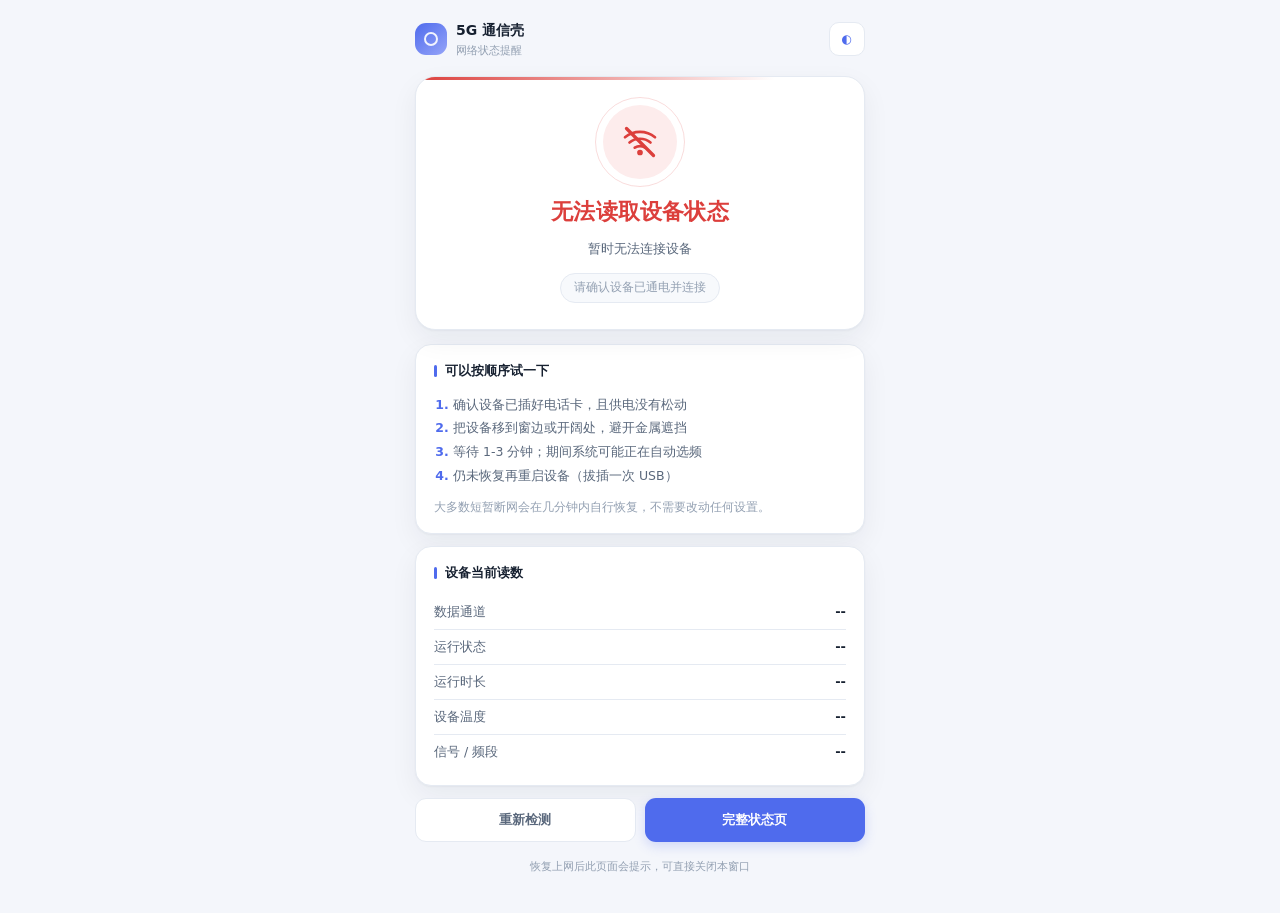
==== tools/device/portal.html @ eea0d10a "Revamp all device web UIs; add read-only uplink power and energy estimation" ====
<!DOCTYPE html>
<html lang="zh-CN" data-theme="auto">
<head>
<meta charset="utf-8">
<meta name="viewport" content="width=device-width, initial-scale=1, viewport-fit=cover">
<meta name="theme-color" content="#f4f6fb">
<meta name="color-scheme" content="light dark">
<title>网络暂时断开 · 5G 通信壳</title>
<style>
:root{
  --bg:#f4f6fb; --surface:#fff; --surface-2:#f7f9fc; --border:#e5eaf2;
  --text:#162030; --text-2:#5a687c; --text-3:#93a0b2;
  --accent:#4f6bed; --accent-soft:#eef1ff;
  --ok:#15a34a; --ok-soft:#e8f7ee;
  --warn:#d98405; --warn-soft:#fff4e2;
  --bad:#dc3f3c; --bad-soft:#fdecec;
  --shadow:0 1px 2px rgba(18,30,55,.04),0 10px 28px rgba(18,30,55,.06);
}
html[data-theme="dark"]{
  --bg:#0c1119; --surface:#151c27; --surface-2:#1b2431; --border:#263141;
  --text:#e9eef7; --text-2:#a3b0c2; --text-3:#71809a;
  --accent:#7c91ff; --accent-soft:#1e2740;
  --ok:#3ecf72; --ok-soft:#152c21;
  --warn:#f0b04a; --warn-soft:#332713;
  --bad:#ff6b68; --bad-soft:#331b1c;
  --shadow:0 1px 2px rgba(0,0,0,.2),0 10px 28px rgba(0,0,0,.22);
}
@media (prefers-color-scheme:dark){
  html[data-theme="auto"]{
    --bg:#0c1119; --surface:#151c27; --surface-2:#1b2431; --border:#263141;
    --text:#e9eef7; --text-2:#a3b0c2; --text-3:#71809a;
    --accent:#7c91ff; --accent-soft:#1e2740;
    --ok:#3ecf72; --ok-soft:#152c21;
    --warn:#f0b04a; --warn-soft:#332713;
    --bad:#ff6b68; --bad-soft:#331b1c;
    --shadow:0 1px 2px rgba(0,0,0,.2),0 10px 28px rgba(0,0,0,.22);
  }
}
*{box-sizing:border-box;margin:0;padding:0}
body{
  background:var(--bg);color:var(--text);min-height:100vh;
  font-family:-apple-system,BlinkMacSystemFont,"Segoe UI","PingFang SC","Hiragino Sans GB","Microsoft YaHei",system-ui,sans-serif;
  font-size:14px;line-height:1.55;-webkit-font-smoothing:antialiased;
}
button{font:inherit;cursor:pointer}
a{text-decoration:none}
:focus-visible{outline:2px solid var(--accent);outline-offset:2px}
.app{max-width:480px;margin:0 auto;padding:20px 15px 38px}
.top{display:flex;align-items:center;justify-content:space-between;margin-bottom:18px}
.brand{display:flex;align-items:center;gap:9px}
.mark{width:32px;height:32px;border-radius:11px;background:linear-gradient(140deg,var(--accent),#95a4f8);position:relative}
.mark::before{content:"";position:absolute;inset:9px;border:2px solid rgba(255,255,255,.9);border-radius:50%}
.brand-name{font-size:14px;font-weight:700}
.brand-sub{font-size:10.5px;color:var(--text-3)}
.link{font-size:12px;color:var(--accent);font-weight:600;border:1px solid var(--border);background:var(--surface);border-radius:10px;padding:7px 12px}
.hero{
  background:var(--surface);border:1px solid var(--border);border-radius:20px;
  padding:26px 22px;text-align:center;box-shadow:var(--shadow);margin-bottom:14px;position:relative;overflow:hidden;
}
.hero::before{content:"";position:absolute;inset:0 0 auto 0;height:3px;background:linear-gradient(90deg,var(--tone,var(--warn)),transparent 80%)}
.icon{
  width:74px;height:74px;border-radius:50%;margin:2px auto 16px;display:grid;place-items:center;
  background:var(--tone-soft,var(--warn-soft));color:var(--tone,var(--warn));position:relative;
}
.icon svg{width:36px;height:36px;stroke:currentColor;fill:none;stroke-width:1.8;stroke-linecap:round;stroke-linejoin:round}
.icon::after{content:"";position:absolute;inset:-8px;border-radius:50%;border:1px solid var(--tone,var(--warn));opacity:.18;animation:ring 2.4s ease-out infinite}
@keyframes ring{0%{transform:scale(.85);opacity:.3}100%{transform:scale(1.35);opacity:0}}
@media (prefers-reduced-motion:reduce){*{animation:none!important;transition:none!important}}
.state{font-size:22px;font-weight:750;color:var(--tone,var(--warn));letter-spacing:.2px}
.sub{font-size:13px;color:var(--text-2);margin-top:9px;line-height:1.65}
.pill{
  display:inline-block;margin-top:14px;background:var(--surface-2);border:1px solid var(--border);
  border-radius:99px;padding:5px 13px;font-size:11.5px;color:var(--text-3);
}
.card{background:var(--surface);border:1px solid var(--border);border-radius:16px;padding:16px 18px;margin-bottom:12px;box-shadow:var(--shadow)}
.card h2{font-size:12.5px;font-weight:700;margin-bottom:12px;display:flex;align-items:center;gap:8px}
.card h2::before{content:"";width:3px;height:12px;border-radius:2px;background:var(--accent)}
.kv{display:flex;justify-content:space-between;gap:12px;padding:7px 0;font-size:13px}
.kv+.kv{border-top:1px solid var(--border)}
.kv .k{color:var(--text-2);font-size:12.5px;flex:none}
.kv .v{text-align:right;font-weight:600;font-variant-numeric:tabular-nums;word-break:break-all}
.hint{font-size:11.5px;color:var(--text-3);line-height:1.7;margin-top:10px}
.steps{margin:0;padding-left:19px;font-size:12.5px;color:var(--text-2);line-height:1.9}
.steps li::marker{color:var(--accent);font-weight:700}
.actions{display:flex;gap:9px;margin-top:4px}
.btn{
  flex:1;border:1px solid var(--border);background:var(--surface);color:var(--text-2);
  border-radius:11px;padding:11px 10px;font-size:12.5px;font-weight:600;transition:.18s;text-align:center;
}
.btn:hover{color:var(--accent);border-color:var(--accent)}
.btn.primary{background:var(--accent);color:#fff;border-color:transparent;box-shadow:0 4px 12px rgba(79,107,237,.22)}
.btn.primary:hover{filter:brightness(1.07);color:#fff}
.foot{text-align:center;font-size:11px;color:var(--text-3);margin-top:16px}
</style>
</head>
<body>
<div class="app">
  <header class="top">
    <div class="brand">
      <div class="mark" aria-hidden="true"></div>
      <div><div class="brand-name">5G 通信壳</div><div class="brand-sub">网络状态提醒</div></div>
    </div>
    <a class="link" id="themeBtn" href="#" title="切换深浅色">◐</a>
  </header>

  <section class="hero" id="hero" aria-live="polite">
    <div class="icon" id="iconBox" aria-hidden="true">
      <svg viewBox="0 0 24 24"><path d="M2 8.8a15.7 15.7 0 0 1 20 0"/><path d="M5 12.3a11.2 11.2 0 0 1 14 0"/><path d="M8.5 15.8a6.5 6.5 0 0 1 7 0"/><circle cx="12" cy="19" r="1"/><path d="M3 3l18 18" stroke-width="2.2"/></svg>
    </div>
    <div class="state" id="stateText">网络暂时断开</div>
    <div class="sub" id="stateSub">正在检查设备状态，请稍候…</div>
    <div class="pill" id="checkTip">每 5 秒自动检测一次</div>
  </section>

  <div class="card">
    <h2>可以按顺序试一下</h2>
    <ol class="steps">
      <li>确认设备已插好电话卡，且供电没有松动</li>
      <li>把设备移到窗边或开阔处，避开金属遮挡</li>
      <li>等待 1-3 分钟；期间系统可能正在自动选频</li>
      <li>仍未恢复再重启设备（拔插一次 USB）</li>
    </ol>
    <div class="hint">大多数短暂断网会在几分钟内自行恢复，不需要改动任何设置。</div>
  </div>

  <div class="card">
    <h2>设备当前读数</h2>
    <div class="kv"><span class="k">数据通道</span><span class="v" id="kWan">--</span></div>
    <div class="kv"><span class="k">运行状态</span><span class="v" id="kState">--</span></div>
    <div class="kv"><span class="k">运行时长</span><span class="v" id="kUptime">--</span></div>
    <div class="kv"><span class="k">设备温度</span><span class="v" id="kTemp">--</span></div>
    <div class="kv"><span class="k">信号 / 频段</span><span class="v" id="kSignal">--</span></div>
  </div>

  <div class="actions">
    <button class="btn" id="retryBtn">重新检测</button>
    <a class="btn primary" id="statusBtn" href="http://192.168.66.1/">完整状态页</a>
  </div>
  <div class="foot">恢复上网后此页面会提示，可直接关闭本窗口</div>
</div>

<script>
var BASE='http://192.168.66.1';
var fails=0, checks=0;
function $(id){return document.getElementById(id)}
function set(id,v){$(id).textContent=(v===undefined||v===null)?'--':v}
function fmtUptime(s){
  s=Math.floor(Number(s)||0);
  var d=Math.floor(s/86400),h=Math.floor(s%86400/3600),m=Math.floor(s%3600/60),q=s%60;
  if(d>0)return d+' 天 '+h+' 小时';
  if(h>0)return h+' 小时 '+m+' 分';
  if(m>0)return m+' 分 '+q+' 秒';
  return q+' 秒';
}
function tone(kind){
  var map={
    ok:['var(--ok)','var(--ok-soft)'],
    warn:['var(--warn)','var(--warn-soft)'],
    bad:['var(--bad)','var(--bad-soft)']
  };
  var c=map[kind]||map.warn;
  document.documentElement.style.setProperty('--tone',c[0]);
  document.documentElement.style.setProperty('--tone-soft',c[1]);
}
function setState(kind,text,sub,checked){
  tone(kind);
  set('stateText',text);
  set('stateSub',sub);
  set('checkTip',checked||'每 5 秒自动检测一次');
  $('statusBtn').textContent = kind==='ok' ? '打开状态页' : '完整状态页';
}
function check(){
  var x=new XMLHttpRequest();
  x.open('GET',BASE+'/cgi-bin/sy108status?_='+Date.now(),true);
  x.timeout=9000;
  x.onload=function(){
    if(x.status!==200){ offline('设备返回错误 '+x.status); return; }
    var d; try{d=JSON.parse(x.responseText)}catch(e){ offline('状态数据暂时无法读取'); return; }
    fails=0; checks++;
    var c=d.cell||{},w=d.wan||{},s=d.signal||{};
    set('kWan',w.up===true?'接口在线':'未建立');
    set('kState',c.state||'--');
    set('kUptime',fmtUptime(d.uptime));
    set('kTemp',d.temp>0?d.temp+' °C':'--');
    set('kSignal',(s.rsrp!=null?s.rsrp.toFixed(0)+' dBm':'--')+' / '+(s.band||'--'));
    var online=(w.up===true&&c.state==='pdp_active');
    if(d.scan){
      setState('warn','正在自动优化网络','系统正在扫描更优 5G 频段，约 1-3 分钟，期间网络可能短暂中断，请勿断电。','扫描进行中 · 已检测 '+checks+' 次');
    } else if(online){
      setState('ok','网络已恢复','设备已重新连上互联网，可以关闭本窗口继续使用了。','已恢复 · 自动检测 '+checks+' 次');
    } else if(c.state==='waiting_sim'||c.sim==='NOT_READY'){
      setState('bad','未检测到电话卡','请确认卡已插好、方向正确；插入后需要重启设备才会被识别。','已检测 '+checks+' 次');
    } else if(c.last_error){
      setState('bad','连接失败',String(c.last_error),'已检测 '+checks+' 次');
    } else if(c.registered===false){
      setState('bad','未注册到网络','请检查电话卡状态，或把设备移到信号更好的位置。','已检测 '+checks+' 次');
    } else {
      setState('warn','正在重新连接','设备正在拨号或搜索网络，请稍候。','已检测 '+checks+' 次');
    }
  };
  x.onerror=function(){offline('暂时无法连接设备')};
  x.ontimeout=function(){offline('检测超时')};
  x.send();
}
function offline(msg){
  fails++;
  setState('bad','无法读取设备状态',msg+(fails>2?'（已连续 '+fails+' 次）':''),'请确认设备已通电并连接');
}
$('retryBtn').addEventListener('click',check);
$('themeBtn').addEventListener('click',function(e){
  e.preventDefault();
  var cur=document.documentElement.getAttribute('data-theme')||'auto';
  var next=cur==='auto'?'light':(cur==='light'?'dark':'auto');
  document.documentElement.setAttribute('data-theme',next);
  try{localStorage.setItem('sy108-theme',next)}catch(err){}
});
try{var th=localStorage.getItem('sy108-theme');if(th)document.documentElement.setAttribute('data-theme',th)}catch(e){}
check();
setInterval(check,5000);
</script>
</body>
</html>
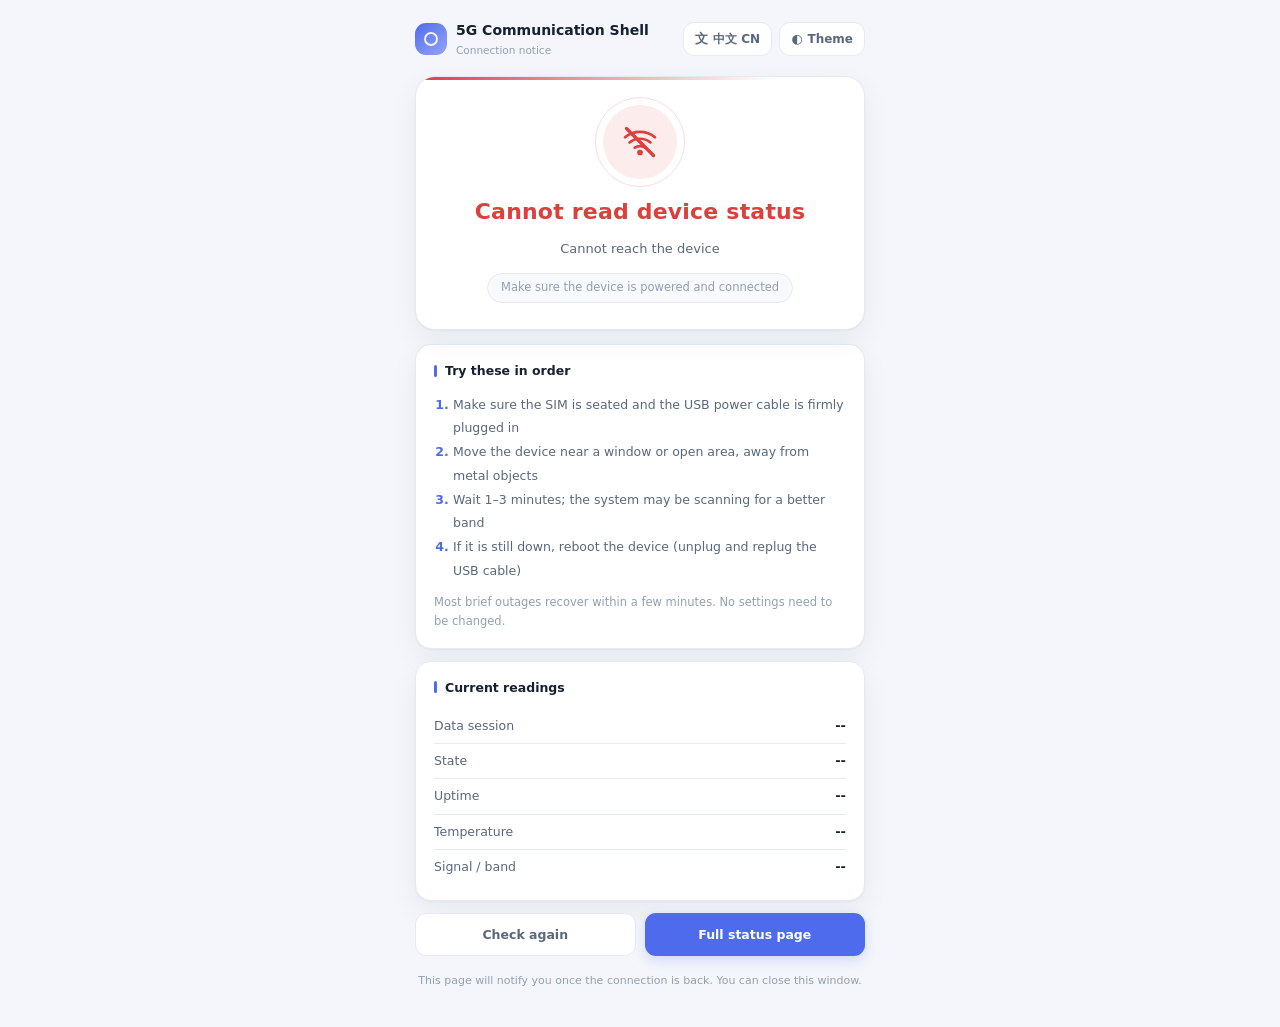
==== commit 00ebf119: "Add bilingual UI, system credits/runtime info, and graded LuCI guardrails" ====
--- a/tools/device/portal.html
+++ b/tools/device/portal.html
@@ -46,13 +46,25 @@
 a{text-decoration:none}
 :focus-visible{outline:2px solid var(--accent);outline-offset:2px}
 .app{max-width:480px;margin:0 auto;padding:20px 15px 38px}
-.top{display:flex;align-items:center;justify-content:space-between;margin-bottom:18px}
-.brand{display:flex;align-items:center;gap:9px}
-.mark{width:32px;height:32px;border-radius:11px;background:linear-gradient(140deg,var(--accent),#95a4f8);position:relative}
+.top{display:flex;align-items:center;justify-content:space-between;gap:10px;margin-bottom:18px;flex-wrap:wrap}
+.brand{display:flex;align-items:center;gap:9px;min-width:0}
+.mark{width:32px;height:32px;border-radius:11px;background:linear-gradient(140deg,var(--accent),#95a4f8);position:relative;flex:none}
 .mark::before{content:"";position:absolute;inset:9px;border:2px solid rgba(255,255,255,.9);border-radius:50%}
-.brand-name{font-size:14px;font-weight:700}
+.brand-name{font-size:14px;font-weight:700;white-space:nowrap}
 .brand-sub{font-size:10.5px;color:var(--text-3)}
-.link{font-size:12px;color:var(--accent);font-weight:600;border:1px solid var(--border);background:var(--surface);border-radius:10px;padding:7px 12px}
+.top-actions{display:flex;align-items:center;gap:7px;flex:none}
+.txt-btn{
+  display:inline-flex;align-items:center;gap:5px;white-space:nowrap;
+  min-height:34px;padding:7px 11px;border-radius:11px;font-size:12px;font-weight:650;
+  border:1px solid var(--border);background:var(--surface);color:var(--text-2);transition:.18s;
+}
+.txt-btn:hover{color:var(--accent);border-color:var(--accent);background:var(--accent-soft)}
+.txt-btn .ico{font-size:13px;line-height:1}
+.txt-btn:active{transform:translateY(1px)}
+@media (max-width:400px){
+  .top-actions{width:100%;justify-content:flex-start}
+  .txt-btn{flex:1;justify-content:center}
+}
 .hero{
   background:var(--surface);border:1px solid var(--border);border-radius:20px;
   padding:26px 22px;text-align:center;box-shadow:var(--shadow);margin-bottom:14px;position:relative;overflow:hidden;
@@ -98,66 +110,117 @@
   <header class="top">
     <div class="brand">
       <div class="mark" aria-hidden="true"></div>
-      <div><div class="brand-name">5G 通信壳</div><div class="brand-sub">网络状态提醒</div></div>
+      <div><div class="brand-name" data-i18n="5G 通信壳">5G 通信壳</div><div class="brand-sub" data-i18n="网络状态提醒">网络状态提醒</div></div>
     </div>
-    <a class="link" id="themeBtn" href="#" title="切换深浅色">◐</a>
+    <div class="top-actions">
+      <button class="txt-btn" id="langBtn" title="切换显示语言 / Switch display language"><span class="ico">文</span><span id="langLabel">EN 英文</span></button>
+      <button class="txt-btn" id="themeBtn" title="切换深浅色 / Switch theme"><span class="ico">◐</span><span data-i18n="主题">主题</span></button>
+    </div>
   </header>
 
   <section class="hero" id="hero" aria-live="polite">
     <div class="icon" id="iconBox" aria-hidden="true">
       <svg viewBox="0 0 24 24"><path d="M2 8.8a15.7 15.7 0 0 1 20 0"/><path d="M5 12.3a11.2 11.2 0 0 1 14 0"/><path d="M8.5 15.8a6.5 6.5 0 0 1 7 0"/><circle cx="12" cy="19" r="1"/><path d="M3 3l18 18" stroke-width="2.2"/></svg>
     </div>
-    <div class="state" id="stateText">网络暂时断开</div>
-    <div class="sub" id="stateSub">正在检查设备状态，请稍候…</div>
-    <div class="pill" id="checkTip">每 5 秒自动检测一次</div>
+    <div class="state" id="stateText" data-i18n="网络暂时断开">网络暂时断开</div>
+    <div class="sub" id="stateSub" data-i18n="正在检查设备状态，请稍候…">正在检查设备状态，请稍候…</div>
+    <div class="pill" id="checkTip" data-i18n="每 5 秒自动检测一次">每 5 秒自动检测一次</div>
   </section>
 
   <div class="card">
-    <h2>可以按顺序试一下</h2>
+    <h2 data-i18n="可以按顺序试一下">可以按顺序试一下</h2>
     <ol class="steps">
-      <li>确认设备已插好电话卡，且供电没有松动</li>
-      <li>把设备移到窗边或开阔处，避开金属遮挡</li>
-      <li>等待 1-3 分钟；期间系统可能正在自动选频</li>
-      <li>仍未恢复再重启设备（拔插一次 USB）</li>
+      <li data-i18n="确认设备已插好电话卡，且供电没有松动">确认设备已插好电话卡，且供电没有松动</li>
+      <li data-i18n="把设备移到窗边或开阔处，避开金属遮挡">把设备移到窗边或开阔处，避开金属遮挡</li>
+      <li data-i18n="等待 1-3 分钟；期间系统可能正在自动选频">等待 1-3 分钟；期间系统可能正在自动选频</li>
+      <li data-i18n="仍未恢复再重启设备（拔插一次 USB）">仍未恢复再重启设备（拔插一次 USB）</li>
     </ol>
-    <div class="hint">大多数短暂断网会在几分钟内自行恢复，不需要改动任何设置。</div>
+    <div class="hint" data-i18n="大多数短暂断网会在几分钟内自行恢复，不需要改动任何设置。">大多数短暂断网会在几分钟内自行恢复，不需要改动任何设置。</div>
   </div>
 
   <div class="card">
-    <h2>设备当前读数</h2>
-    <div class="kv"><span class="k">数据通道</span><span class="v" id="kWan">--</span></div>
-    <div class="kv"><span class="k">运行状态</span><span class="v" id="kState">--</span></div>
-    <div class="kv"><span class="k">运行时长</span><span class="v" id="kUptime">--</span></div>
-    <div class="kv"><span class="k">设备温度</span><span class="v" id="kTemp">--</span></div>
-    <div class="kv"><span class="k">信号 / 频段</span><span class="v" id="kSignal">--</span></div>
+    <h2 data-i18n="设备当前读数">设备当前读数</h2>
+    <div class="kv"><span class="k" data-i18n="数据通道">数据通道</span><span class="v" id="kWan">--</span></div>
+    <div class="kv"><span class="k" data-i18n="运行状态">运行状态</span><span class="v" id="kState">--</span></div>
+    <div class="kv"><span class="k" data-i18n="运行时长">运行时长</span><span class="v" id="kUptime">--</span></div>
+    <div class="kv"><span class="k" data-i18n="设备温度">设备温度</span><span class="v" id="kTemp">--</span></div>
+    <div class="kv"><span class="k" data-i18n="信号 / 频段">信号 / 频段</span><span class="v" id="kSignal">--</span></div>
   </div>
 
   <div class="actions">
-    <button class="btn" id="retryBtn">重新检测</button>
-    <a class="btn primary" id="statusBtn" href="http://192.168.66.1/">完整状态页</a>
+    <button class="btn" id="retryBtn" data-i18n="重新检测">重新检测</button>
+    <a class="btn primary" id="statusBtn" href="http://192.168.66.1/" data-i18n="完整状态页">完整状态页</a>
   </div>
-  <div class="foot">恢复上网后此页面会提示，可直接关闭本窗口</div>
+  <div class="foot" data-i18n="恢复上网后此页面会提示，可直接关闭本窗口">恢复上网后此页面会提示，可直接关闭本窗口</div>
 </div>
 
 <script>
+/* 断网弹窗在 88 端口、状态页在 80 端口：localStorage 按 origin 隔离，
+   因此语言/主题统一用 cookie（同 host、不分端口）共享。 */
 var BASE='http://192.168.66.1';
 var fails=0, checks=0;
+
+var LANG='zh';
+var EN={
+'5G 通信壳':'5G Communication Shell','网络状态提醒':'Connection notice',
+'网络暂时断开 · 5G 通信壳':'Connection lost · 5G Shell','主题':'Theme',
+'网络暂时断开':'Connection lost','正在检查设备状态，请稍候…':'Checking device status, please wait…',
+'每 5 秒自动检测一次':'Auto-check every 5 s',
+'可以按顺序试一下':'Try these in order',
+'确认设备已插好电话卡，且供电没有松动':'Make sure the SIM is seated and the USB power cable is firmly plugged in',
+'把设备移到窗边或开阔处，避开金属遮挡':'Move the device near a window or open area, away from metal objects',
+'等待 1-3 分钟；期间系统可能正在自动选频':'Wait 1–3 minutes; the system may be scanning for a better band',
+'仍未恢复再重启设备（拔插一次 USB）':'If it is still down, reboot the device (unplug and replug the USB cable)',
+'大多数短暂断网会在几分钟内自行恢复，不需要改动任何设置。':'Most brief outages recover within a few minutes. No settings need to be changed.',
+'设备当前读数':'Current readings','数据通道':'Data session','运行状态':'State','运行时长':'Uptime','设备温度':'Temperature','信号 / 频段':'Signal / band',
+'重新检测':'Check again','完整状态页':'Full status page','打开状态页':'Open status page',
+'恢复上网后此页面会提示，可直接关闭本窗口':'This page will notify you once the connection is back. You can close this window.',
+'接口在线':'Interface up','未建立':'Not established',
+'正在自动优化网络':'Optimizing network','系统正在扫描更优 5G 频段，约 1-3 分钟，期间网络可能短暂中断，请勿断电。':'Scanning for a better 5G band (1–3 min). Brief disconnects are normal — do not power off.',
+'网络已恢复':'Connection restored','设备已重新连上互联网，可以关闭本窗口继续使用了。':'The device is back online. You can close this window.',
+'未检测到电话卡':'No SIM detected','请确认卡已插好、方向正确；插入后需要重启设备才会被识别。':'Check that the SIM is seated correctly; a reboot is required after inserting it.',
+'连接失败':'Connection failed','未注册到网络':'Not registered to network','请检查电话卡状态，或把设备移到信号更好的位置。':'Check the SIM, or move the device to a spot with better signal.',
+'正在重新连接':'Reconnecting','设备正在拨号或搜索网络，请稍候。':'The device is dialing or searching for a network, please wait.',
+'无法读取设备状态':'Cannot read device status','暂时无法连接设备':'Cannot reach the device','检测超时':'Check timed out',
+'状态数据暂时无法读取':'Status data unavailable','设备返回错误 ':'Device returned error ','请确认设备已通电并连接':'Make sure the device is powered and connected',
+'扫描进行中 · 已检测 ':'Scanning · checks: ','已恢复 · 自动检测 ':'Recovered · checks: ','已检测 ':'Checks: ',
+'（已连续 ':' (failed ',' 次）':' times in a row)'
+};
+function t(s){ if(LANG==='en' && Object.prototype.hasOwnProperty.call(EN,s)) return EN[s]; return s; }
+function ck(n){ var m=document.cookie.match(new RegExp('(?:^|;\\s*)'+n+'=([^;]+)')); return m?m[1]:''; }
+function setck(n,v){ try{ document.cookie=n+'='+v+';path=/;max-age=31536000;SameSite=Lax'; }catch(e){} }
+function readPref(n,dflt){ var v=ck(n); if(!v){ try{ v=localStorage.getItem(n)||''; }catch(e){} } return v||dflt; }
+function applyLang(){
+  document.documentElement.setAttribute('lang',LANG==='en'?'en':'zh-CN');
+  document.title=t('网络暂时断开 · 5G 通信壳');
+  var els=document.querySelectorAll('[data-i18n]');
+  for(var i=0;i<els.length;i++) els[i].textContent=t(els[i].getAttribute('data-i18n'));
+  $('langLabel').textContent=LANG==='zh'?'EN 英文':'中文 CN';
+  $('langBtn').setAttribute('title',LANG==='zh'?'切换到英文 / Switch to English':'切换到中文 / Switch to Chinese');
+  if(window.__last) checkRender(window.__last);
+}
+LANG=readPref('sy108-lang',(navigator.language||'').toLowerCase().indexOf('zh')===0?'zh':'en');
+if(LANG!=='zh'&&LANG!=='en') LANG='zh';
+$('langBtn').addEventListener('click',function(){ LANG=(LANG==='zh')?'en':'zh'; setck('sy108-lang',LANG); try{localStorage.setItem('sy108-lang',LANG)}catch(e){} applyLang(); });
+
 function $(id){return document.getElementById(id)}
 function set(id,v){$(id).textContent=(v===undefined||v===null)?'--':v}
 function fmtUptime(s){
   s=Math.floor(Number(s)||0);
   var d=Math.floor(s/86400),h=Math.floor(s%86400/3600),m=Math.floor(s%3600/60),q=s%60;
+  if(LANG==='en'){
+    if(d>0)return d+'d '+h+'h';
+    if(h>0)return h+'h '+m+'m';
+    if(m>0)return m+'m '+q+'s';
+    return q+'s';
+  }
   if(d>0)return d+' 天 '+h+' 小时';
   if(h>0)return h+' 小时 '+m+' 分';
   if(m>0)return m+' 分 '+q+' 秒';
   return q+' 秒';
 }
 function tone(kind){
-  var map={
-    ok:['var(--ok)','var(--ok-soft)'],
-    warn:['var(--warn)','var(--warn-soft)'],
-    bad:['var(--bad)','var(--bad-soft)']
-  };
+  var map={ ok:['var(--ok)','var(--ok-soft)'], warn:['var(--warn)','var(--warn-soft)'], bad:['var(--bad)','var(--bad-soft)'] };
   var c=map[kind]||map.warn;
   document.documentElement.style.setProperty('--tone',c[0]);
   document.documentElement.style.setProperty('--tone-soft',c[1]);
@@ -166,55 +229,63 @@
   tone(kind);
   set('stateText',text);
   set('stateSub',sub);
-  set('checkTip',checked||'每 5 秒自动检测一次');
-  $('statusBtn').textContent = kind==='ok' ? '打开状态页' : '完整状态页';
+  set('checkTip',checked||t('每 5 秒自动检测一次'));
+  $('statusBtn').textContent = kind==='ok' ? t('打开状态页') : t('完整状态页');
+}
+function checkRender(d){
+  window.__last=d;
+  var c=d.cell||{},w=d.wan||{},s=d.signal||{};
+  set('kWan',w.up===true?t('接口在线'):t('未建立'));
+  set('kState',c.state||'--');
+  set('kUptime',fmtUptime(d.uptime));
+  set('kTemp',d.temp>0?d.temp+' °C':'--');
+  set('kSignal',(s.rsrp!=null?s.rsrp.toFixed(0)+' dBm':'--')+' / '+(s.band||'--'));
+  var online=(w.up===true&&c.state==='pdp_active');
+  if(d.scan){
+    setState('warn',t('正在自动优化网络'),t('系统正在扫描更优 5G 频段，约 1-3 分钟，期间网络可能短暂中断，请勿断电。'),t('扫描进行中 · 已检测 ')+checks);
+  } else if(online){
+    setState('ok',t('网络已恢复'),t('设备已重新连上互联网，可以关闭本窗口继续使用了。'),t('已恢复 · 自动检测 ')+checks);
+  } else if(c.state==='waiting_sim'||c.sim==='NOT_READY'){
+    setState('bad',t('未检测到电话卡'),t('请确认卡已插好、方向正确；插入后需要重启设备才会被识别。'),t('已检测 ')+checks);
+  } else if(c.last_error){
+    setState('bad',t('连接失败'),String(c.last_error),t('已检测 ')+checks);
+  } else if(c.registered===false){
+    setState('bad',t('未注册到网络'),t('请检查电话卡状态，或把设备移到信号更好的位置。'),t('已检测 ')+checks);
+  } else {
+    setState('warn',t('正在重新连接'),t('设备正在拨号或搜索网络，请稍候。'),t('已检测 ')+checks);
+  }
 }
 function check(){
   var x=new XMLHttpRequest();
   x.open('GET',BASE+'/cgi-bin/sy108status?_='+Date.now(),true);
   x.timeout=9000;
   x.onload=function(){
-    if(x.status!==200){ offline('设备返回错误 '+x.status); return; }
-    var d; try{d=JSON.parse(x.responseText)}catch(e){ offline('状态数据暂时无法读取'); return; }
-    fails=0; checks++;
-    var c=d.cell||{},w=d.wan||{},s=d.signal||{};
-    set('kWan',w.up===true?'接口在线':'未建立');
-    set('kState',c.state||'--');
-    set('kUptime',fmtUptime(d.uptime));
-    set('kTemp',d.temp>0?d.temp+' °C':'--');
-    set('kSignal',(s.rsrp!=null?s.rsrp.toFixed(0)+' dBm':'--')+' / '+(s.band||'--'));
-    var online=(w.up===true&&c.state==='pdp_active');
-    if(d.scan){
-      setState('warn','正在自动优化网络','系统正在扫描更优 5G 频段，约 1-3 分钟，期间网络可能短暂中断，请勿断电。','扫描进行中 · 已检测 '+checks+' 次');
-    } else if(online){
-      setState('ok','网络已恢复','设备已重新连上互联网，可以关闭本窗口继续使用了。','已恢复 · 自动检测 '+checks+' 次');
-    } else if(c.state==='waiting_sim'||c.sim==='NOT_READY'){
-      setState('bad','未检测到电话卡','请确认卡已插好、方向正确；插入后需要重启设备才会被识别。','已检测 '+checks+' 次');
-    } else if(c.last_error){
-      setState('bad','连接失败',String(c.last_error),'已检测 '+checks+' 次');
-    } else if(c.registered===false){
-      setState('bad','未注册到网络','请检查电话卡状态，或把设备移到信号更好的位置。','已检测 '+checks+' 次');
-    } else {
-      setState('warn','正在重新连接','设备正在拨号或搜索网络，请稍候。','已检测 '+checks+' 次');
-    }
+    if(x.status!==200){ offline(t('设备返回错误 ')+x.status); return; }
+    var d; try{d=JSON.parse(x.responseText)}catch(e){ offline(t('状态数据暂时无法读取')); return; }
+    fails=0; checks++; checkRender(d);
   };
-  x.onerror=function(){offline('暂时无法连接设备')};
-  x.ontimeout=function(){offline('检测超时')};
+  x.onerror=function(){offline(t('暂时无法连接设备'))};
+  x.ontimeout=function(){offline(t('检测超时'))};
   x.send();
 }
 function offline(msg){
   fails++;
-  setState('bad','无法读取设备状态',msg+(fails>2?'（已连续 '+fails+' 次）':''),'请确认设备已通电并连接');
+  setState('bad',t('无法读取设备状态'),msg+(fails>2?t('（已连续 ')+fails+t(' 次）'):''),t('请确认设备已通电并连接'));
 }
 $('retryBtn').addEventListener('click',check);
-$('themeBtn').addEventListener('click',function(e){
-  e.preventDefault();
+function applyTheme(tv){
+  document.documentElement.setAttribute('data-theme',tv);
+  setck('sy108-theme',tv);
+  try{localStorage.setItem('sy108-theme',tv)}catch(e){}
+  var m=document.querySelector('meta[name="theme-color"]');
+  if(m) m.setAttribute('content',tv==='dark'?'#0c1119':'#f4f6fb');
+}
+$('themeBtn').addEventListener('click',function(){
   var cur=document.documentElement.getAttribute('data-theme')||'auto';
-  var next=cur==='auto'?'light':(cur==='light'?'dark':'auto');
-  document.documentElement.setAttribute('data-theme',next);
-  try{localStorage.setItem('sy108-theme',next)}catch(err){}
+  applyTheme(cur==='auto'?'light':(cur==='light'?'dark':'auto'));
 });
-try{var th=localStorage.getItem('sy108-theme');if(th)document.documentElement.setAttribute('data-theme',th)}catch(e){}
+applyTheme(readPref('sy108-theme','auto'));
+applyLang();
 check();
 setInterval(check,5000);
 </script>
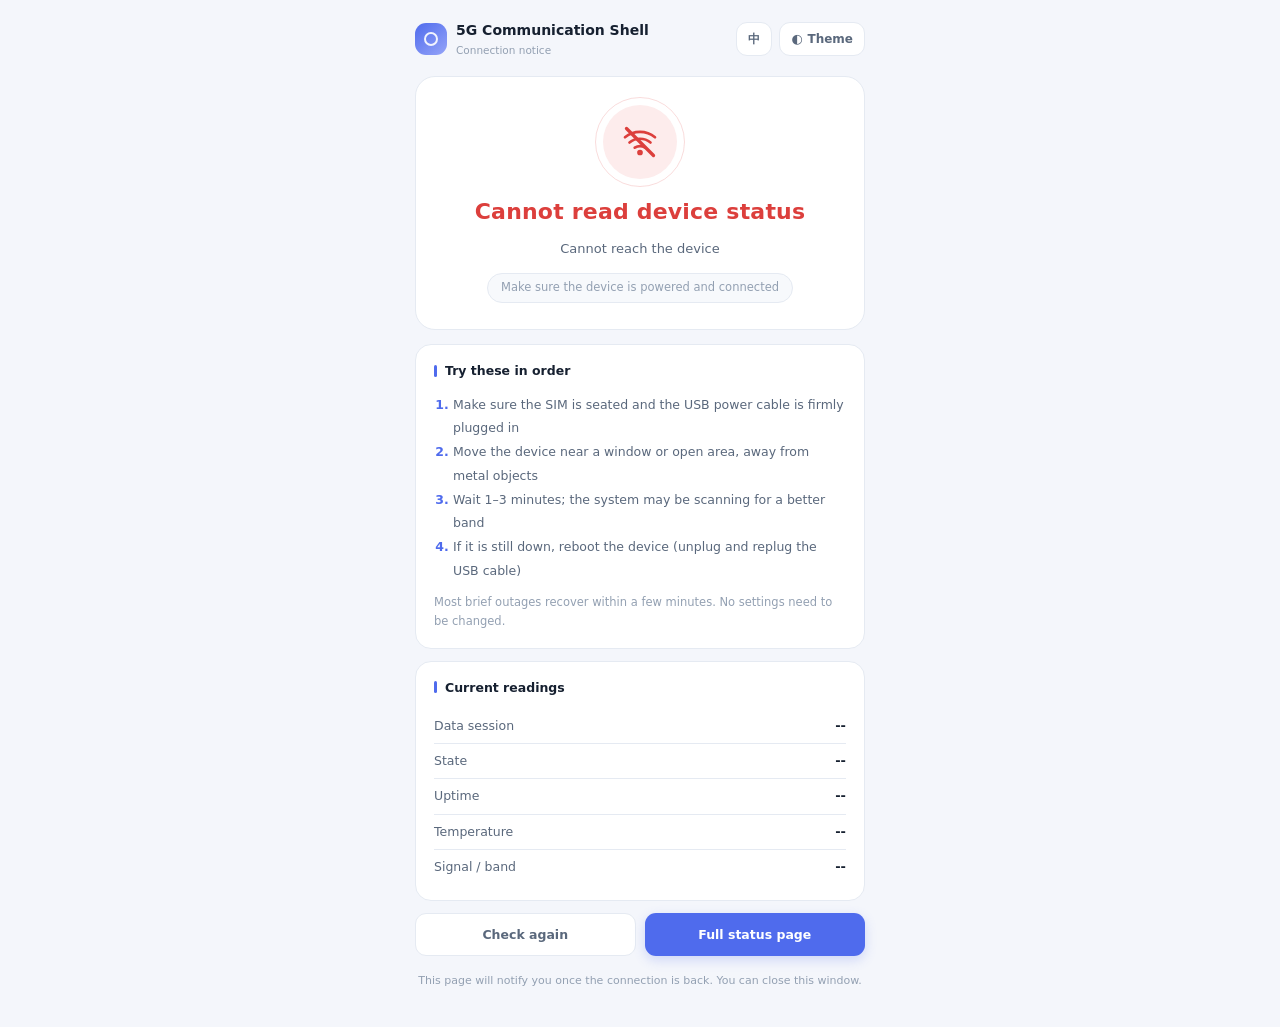
==== commit 57cf9c68: "Polish narrow-screen layout: equal-width tabs, single-row header, power gauge and dark-mode contrast" ====
--- a/tools/device/portal.html
+++ b/tools/device/portal.html
@@ -61,15 +61,16 @@
 .txt-btn:hover{color:var(--accent);border-color:var(--accent);background:var(--accent-soft)}
 .txt-btn .ico{font-size:13px;line-height:1}
 .txt-btn:active{transform:translateY(1px)}
-@media (max-width:400px){
-  .top-actions{width:100%;justify-content:flex-start}
-  .txt-btn{flex:1;justify-content:center}
+@media (max-width:430px){
+  .top{gap:8px;flex-wrap:nowrap}
+  .top-actions{gap:6px;flex:none;flex-wrap:nowrap}
+  .txt-btn{min-height:32px;padding:6px 9px;font-size:11.5px;gap:4px;border-radius:10px}
+  .txt-btn .ico{font-size:12px}
 }
 .hero{
   background:var(--surface);border:1px solid var(--border);border-radius:20px;
-  padding:26px 22px;text-align:center;box-shadow:var(--shadow);margin-bottom:14px;position:relative;overflow:hidden;
-}
-.hero::before{content:"";position:absolute;inset:0 0 auto 0;height:3px;background:linear-gradient(90deg,var(--tone,var(--warn)),transparent 80%)}
+  padding:26px 22px;text-align:center;box-shadow:none;margin-bottom:14px;position:relative;
+}
 .icon{
   width:74px;height:74px;border-radius:50%;margin:2px auto 16px;display:grid;place-items:center;
   background:var(--tone-soft,var(--warn-soft));color:var(--tone,var(--warn));position:relative;
@@ -84,17 +85,18 @@
   display:inline-block;margin-top:14px;background:var(--surface-2);border:1px solid var(--border);
   border-radius:99px;padding:5px 13px;font-size:11.5px;color:var(--text-3);
 }
-.card{background:var(--surface);border:1px solid var(--border);border-radius:16px;padding:16px 18px;margin-bottom:12px;box-shadow:var(--shadow)}
+.card{background:var(--surface);border:1px solid var(--border);border-radius:16px;padding:16px 18px;margin-bottom:12px;box-shadow:none}
 .card h2{font-size:12.5px;font-weight:700;margin-bottom:12px;display:flex;align-items:center;gap:8px}
 .card h2::before{content:"";width:3px;height:12px;border-radius:2px;background:var(--accent)}
 .kv{display:flex;justify-content:space-between;gap:12px;padding:7px 0;font-size:13px}
 .kv+.kv{border-top:1px solid var(--border)}
 .kv .k{color:var(--text-2);font-size:12.5px;flex:none}
-.kv .v{text-align:right;font-weight:600;font-variant-numeric:tabular-nums;word-break:break-all}
+.kv .v{text-align:right;font-weight:600;font-variant-numeric:tabular-nums;word-break:normal;overflow-wrap:break-word;min-width:0}
 .hint{font-size:11.5px;color:var(--text-3);line-height:1.7;margin-top:10px}
 .steps{margin:0;padding-left:19px;font-size:12.5px;color:var(--text-2);line-height:1.9}
 .steps li::marker{color:var(--accent);font-weight:700}
 .actions{display:flex;gap:9px;margin-top:4px}
+.actions .btn{flex:1 1 0;min-width:0;width:0}
 .btn{
   flex:1;border:1px solid var(--border);background:var(--surface);color:var(--text-2);
   border-radius:11px;padding:11px 10px;font-size:12.5px;font-weight:600;transition:.18s;text-align:center;
@@ -113,7 +115,7 @@
       <div><div class="brand-name" data-i18n="5G 通信壳">5G 通信壳</div><div class="brand-sub" data-i18n="网络状态提醒">网络状态提醒</div></div>
     </div>
     <div class="top-actions">
-      <button class="txt-btn" id="langBtn" title="切换显示语言 / Switch display language"><span class="ico">文</span><span id="langLabel">EN 英文</span></button>
+      <button class="txt-btn" id="langBtn" title="切换显示语言 / Switch display language"><span id="langLabel">EN</span></button>
       <button class="txt-btn" id="themeBtn" title="切换深浅色 / Switch theme"><span class="ico">◐</span><span data-i18n="主题">主题</span></button>
     </div>
   </header>
@@ -195,7 +197,7 @@
   document.title=t('网络暂时断开 · 5G 通信壳');
   var els=document.querySelectorAll('[data-i18n]');
   for(var i=0;i<els.length;i++) els[i].textContent=t(els[i].getAttribute('data-i18n'));
-  $('langLabel').textContent=LANG==='zh'?'EN 英文':'中文 CN';
+  $('langLabel').textContent=LANG==='zh'?'EN':'中';
   $('langBtn').setAttribute('title',LANG==='zh'?'切换到英文 / Switch to English':'切换到中文 / Switch to Chinese');
   if(window.__last) checkRender(window.__last);
 }
